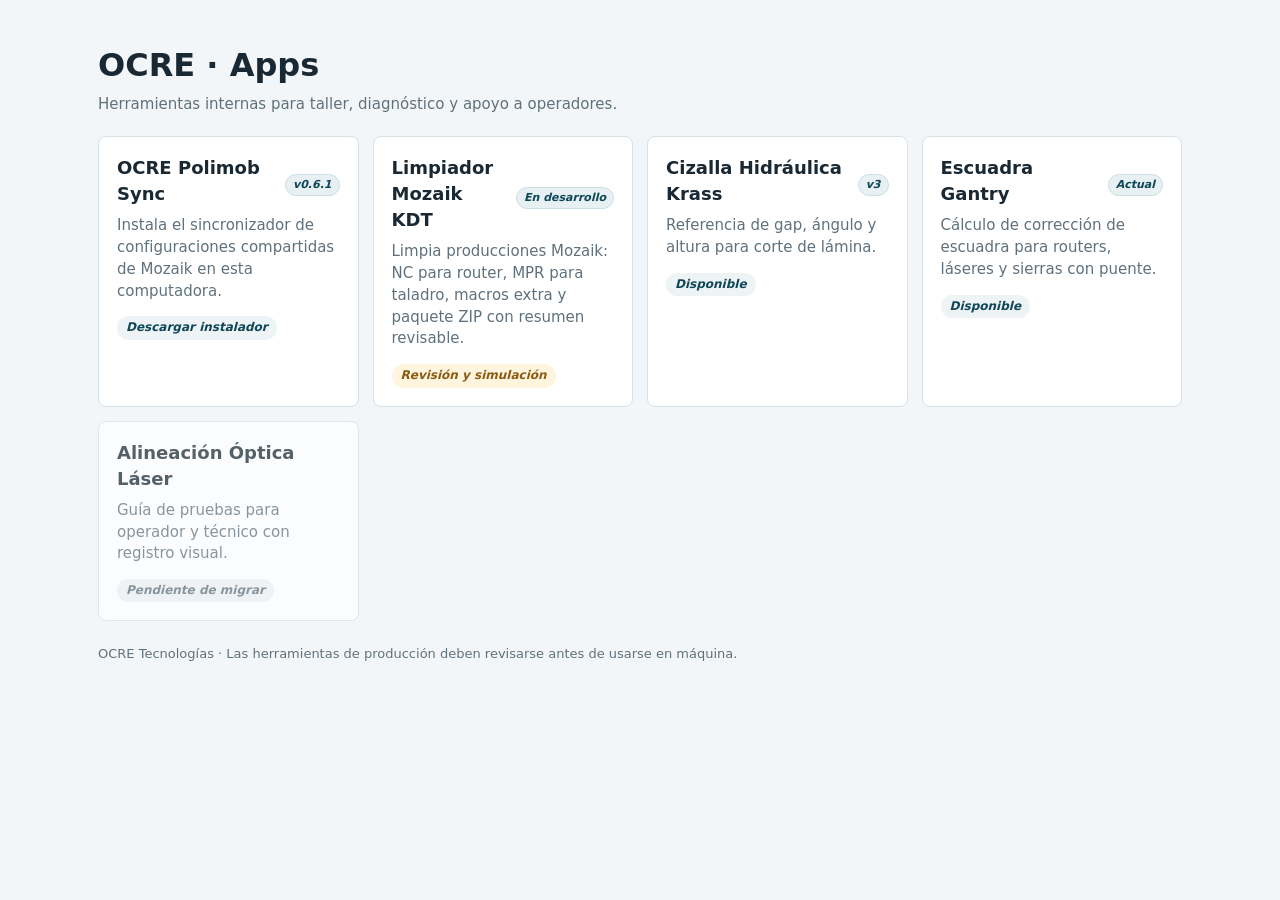
==== index.html @ 7e1afa3a "chore: show Polimob Sync v0.6.1 in portal" ====
<!doctype html><html lang="es"><meta charset="utf-8"><meta name="viewport" content="width=device-width,initial-scale=1"><title>OCRE · Apps</title>
<style>:root{--ink:#192832;--muted:#60717c;--line:#d7e0e5;--panel:#fff;--bg:#f3f6f8;--ocre:#14576b;--ocre2:#0f4658;--warn:#d99124}*{box-sizing:border-box}body{font:15px/1.45 system-ui,-apple-system,Segoe UI,sans-serif;background:var(--bg);color:var(--ink);max-width:1120px;margin:0 auto;padding:28px 18px}header{padding:14px 0 20px}h1{font-size:32px;margin:0 0 6px}.lead{color:var(--muted);max-width:760px;margin:0}.apps{display:grid;grid-template-columns:repeat(auto-fit,minmax(250px,1fr));gap:14px}.app{display:block;background:var(--panel);border:1px solid var(--line);border-radius:8px;padding:18px;text-decoration:none;color:var(--ink)}a.app:hover{border-color:var(--ocre);box-shadow:0 8px 24px rgba(20,87,107,.10)}.app.pending{opacity:.72}.app b{display:block;font-size:18px;margin-bottom:8px}.titleline{display:flex;align-items:center;justify-content:space-between;gap:10px}.version{flex:none;font-size:11px;font-weight:750;color:var(--ocre2);background:#e7f0f3;border:1px solid #cddfe5;border-radius:99px;padding:2px 7px}.app span{color:var(--muted)}.tag{display:inline-block;margin-top:14px;border-radius:99px;background:#eef4f6;color:var(--ocre2);padding:3px 9px;font-size:12px;font-weight:650}.tag.warn{background:#fff5df;color:#8a5b12}.tag.pending{background:#eef1f3;color:#60717c}footer{margin-top:24px;color:var(--muted);font-size:13px}</style>
<header><h1>OCRE · Apps</h1><p class="lead">Herramientas internas para taller, diagnóstico y apoyo a operadores.</p></header>
<main class="apps">
 <a class="app" href="polimob-sync/OCRE-Polimob-Sync-Installer.cmd" download><div class="titleline"><b>OCRE Polimob Sync</b><em class="version">v0.6.1</em></div><span>Instala el sincronizador de configuraciones compartidas de Mozaik en esta computadora.</span><br><i class="tag">Descargar instalador</i></a>
 <a class="app" href="limpiador-mozaik/"><div class="titleline"><b>Limpiador Mozaik KDT</b><em class="version">En desarrollo</em></div><span>Limpia producciones Mozaik: NC para router, MPR para taladro, macros extra y paquete ZIP con resumen revisable.</span><br><i class="tag warn">Revisión y simulación</i></a>
 <a class="app" href="cizalla/"><div class="titleline"><b>Cizalla Hidráulica Krass</b><em class="version">v3</em></div><span>Referencia de gap, ángulo y altura para corte de lámina.</span><br><i class="tag">Disponible</i></a>
 <a class="app" href="escuadra/"><div class="titleline"><b>Escuadra Gantry</b><em class="version">Actual</em></div><span>Cálculo de corrección de escuadra para routers, láseres y sierras con puente.</span><br><i class="tag">Disponible</i></a>
 <div class="app pending"><b>Alineación Óptica Láser</b><span>Guía de pruebas para operador y técnico con registro visual.</span><br><i class="tag pending">Pendiente de migrar</i></div>
</main><footer>OCRE Tecnologías · Las herramientas de producción deben revisarse antes de usarse en máquina.</footer></html>
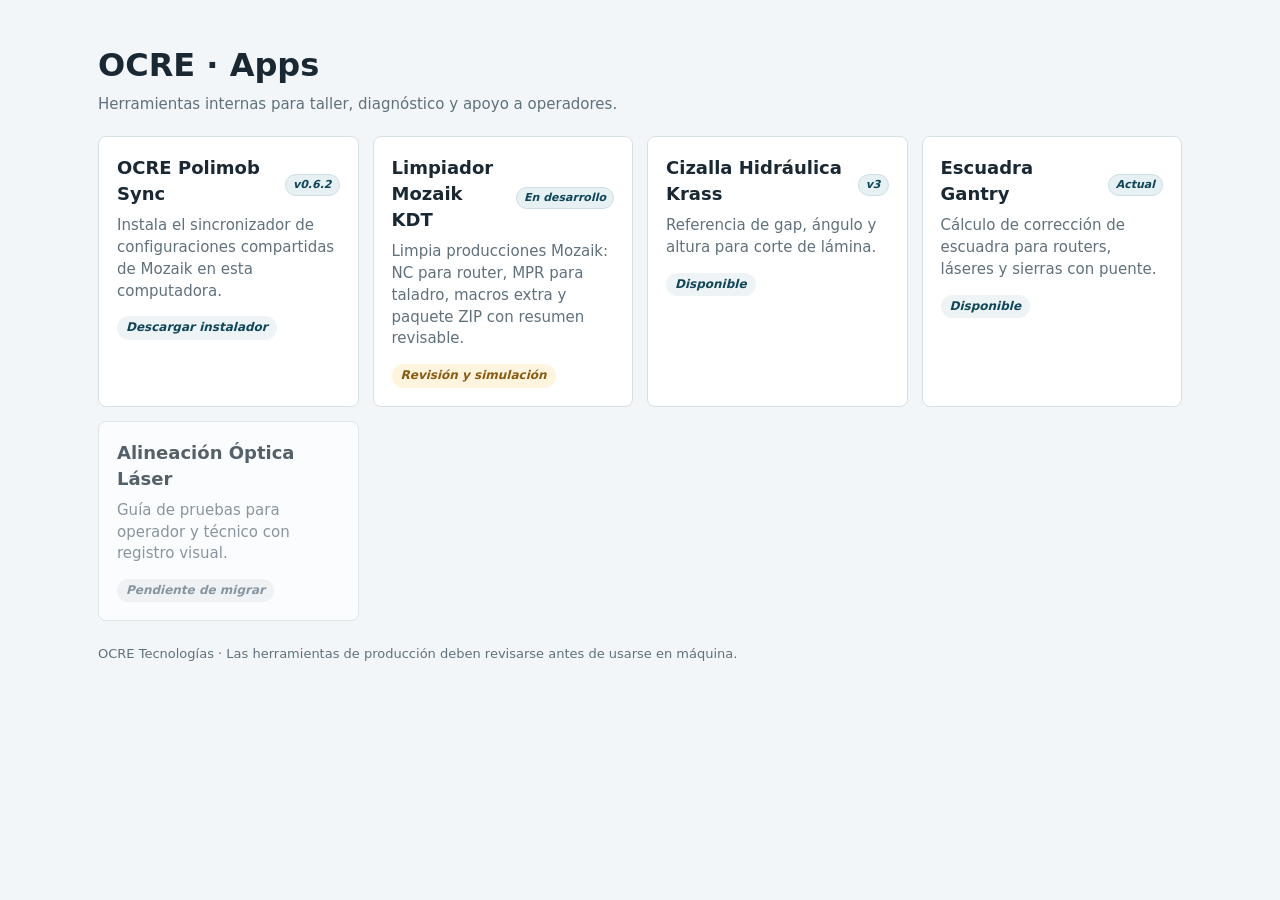
==== commit 5f981ee3: "chore: show Polimob Sync v0.6.2 in portal" ====
--- a/index.html
+++ b/index.html
@@ -2,7 +2,7 @@
 <style>:root{--ink:#192832;--muted:#60717c;--line:#d7e0e5;--panel:#fff;--bg:#f3f6f8;--ocre:#14576b;--ocre2:#0f4658;--warn:#d99124}*{box-sizing:border-box}body{font:15px/1.45 system-ui,-apple-system,Segoe UI,sans-serif;background:var(--bg);color:var(--ink);max-width:1120px;margin:0 auto;padding:28px 18px}header{padding:14px 0 20px}h1{font-size:32px;margin:0 0 6px}.lead{color:var(--muted);max-width:760px;margin:0}.apps{display:grid;grid-template-columns:repeat(auto-fit,minmax(250px,1fr));gap:14px}.app{display:block;background:var(--panel);border:1px solid var(--line);border-radius:8px;padding:18px;text-decoration:none;color:var(--ink)}a.app:hover{border-color:var(--ocre);box-shadow:0 8px 24px rgba(20,87,107,.10)}.app.pending{opacity:.72}.app b{display:block;font-size:18px;margin-bottom:8px}.titleline{display:flex;align-items:center;justify-content:space-between;gap:10px}.version{flex:none;font-size:11px;font-weight:750;color:var(--ocre2);background:#e7f0f3;border:1px solid #cddfe5;border-radius:99px;padding:2px 7px}.app span{color:var(--muted)}.tag{display:inline-block;margin-top:14px;border-radius:99px;background:#eef4f6;color:var(--ocre2);padding:3px 9px;font-size:12px;font-weight:650}.tag.warn{background:#fff5df;color:#8a5b12}.tag.pending{background:#eef1f3;color:#60717c}footer{margin-top:24px;color:var(--muted);font-size:13px}</style>
 <header><h1>OCRE · Apps</h1><p class="lead">Herramientas internas para taller, diagnóstico y apoyo a operadores.</p></header>
 <main class="apps">
- <a class="app" href="polimob-sync/OCRE-Polimob-Sync-Installer.cmd" download><div class="titleline"><b>OCRE Polimob Sync</b><em class="version">v0.6.1</em></div><span>Instala el sincronizador de configuraciones compartidas de Mozaik en esta computadora.</span><br><i class="tag">Descargar instalador</i></a>
+ <a class="app" href="polimob-sync/OCRE-Polimob-Sync-Installer.cmd" download><div class="titleline"><b>OCRE Polimob Sync</b><em class="version">v0.6.2</em></div><span>Instala el sincronizador de configuraciones compartidas de Mozaik en esta computadora.</span><br><i class="tag">Descargar instalador</i></a>
  <a class="app" href="limpiador-mozaik/"><div class="titleline"><b>Limpiador Mozaik KDT</b><em class="version">En desarrollo</em></div><span>Limpia producciones Mozaik: NC para router, MPR para taladro, macros extra y paquete ZIP con resumen revisable.</span><br><i class="tag warn">Revisión y simulación</i></a>
  <a class="app" href="cizalla/"><div class="titleline"><b>Cizalla Hidráulica Krass</b><em class="version">v3</em></div><span>Referencia de gap, ángulo y altura para corte de lámina.</span><br><i class="tag">Disponible</i></a>
  <a class="app" href="escuadra/"><div class="titleline"><b>Escuadra Gantry</b><em class="version">Actual</em></div><span>Cálculo de corrección de escuadra para routers, láseres y sierras con puente.</span><br><i class="tag">Disponible</i></a>
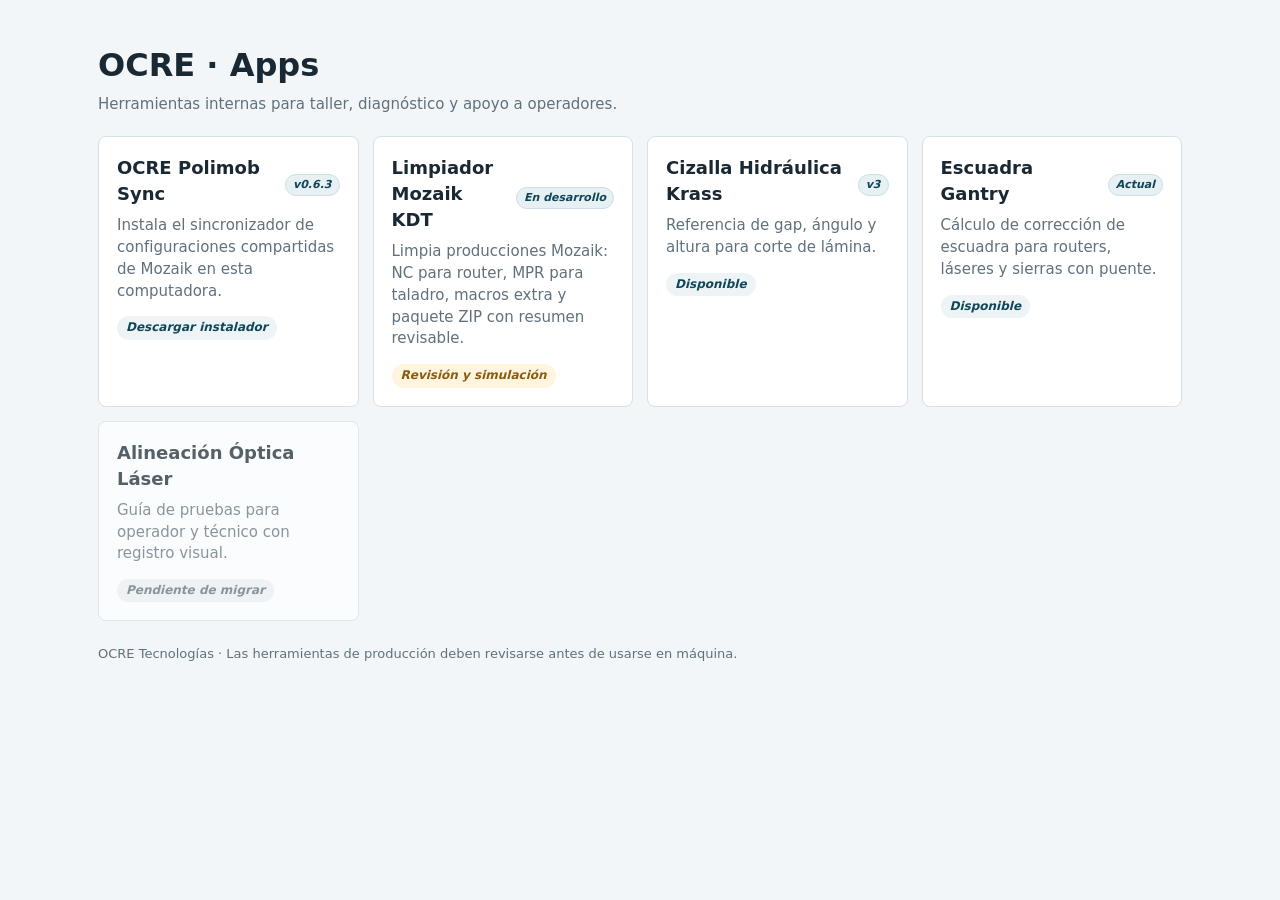
==== commit 878421cf: "chore: show Polimob Sync v0.6.3" ====
--- a/index.html
+++ b/index.html
@@ -2,7 +2,7 @@
 <style>:root{--ink:#192832;--muted:#60717c;--line:#d7e0e5;--panel:#fff;--bg:#f3f6f8;--ocre:#14576b;--ocre2:#0f4658;--warn:#d99124}*{box-sizing:border-box}body{font:15px/1.45 system-ui,-apple-system,Segoe UI,sans-serif;background:var(--bg);color:var(--ink);max-width:1120px;margin:0 auto;padding:28px 18px}header{padding:14px 0 20px}h1{font-size:32px;margin:0 0 6px}.lead{color:var(--muted);max-width:760px;margin:0}.apps{display:grid;grid-template-columns:repeat(auto-fit,minmax(250px,1fr));gap:14px}.app{display:block;background:var(--panel);border:1px solid var(--line);border-radius:8px;padding:18px;text-decoration:none;color:var(--ink)}a.app:hover{border-color:var(--ocre);box-shadow:0 8px 24px rgba(20,87,107,.10)}.app.pending{opacity:.72}.app b{display:block;font-size:18px;margin-bottom:8px}.titleline{display:flex;align-items:center;justify-content:space-between;gap:10px}.version{flex:none;font-size:11px;font-weight:750;color:var(--ocre2);background:#e7f0f3;border:1px solid #cddfe5;border-radius:99px;padding:2px 7px}.app span{color:var(--muted)}.tag{display:inline-block;margin-top:14px;border-radius:99px;background:#eef4f6;color:var(--ocre2);padding:3px 9px;font-size:12px;font-weight:650}.tag.warn{background:#fff5df;color:#8a5b12}.tag.pending{background:#eef1f3;color:#60717c}footer{margin-top:24px;color:var(--muted);font-size:13px}</style>
 <header><h1>OCRE · Apps</h1><p class="lead">Herramientas internas para taller, diagnóstico y apoyo a operadores.</p></header>
 <main class="apps">
- <a class="app" href="polimob-sync/OCRE-Polimob-Sync-Installer.cmd" download><div class="titleline"><b>OCRE Polimob Sync</b><em class="version">v0.6.2</em></div><span>Instala el sincronizador de configuraciones compartidas de Mozaik en esta computadora.</span><br><i class="tag">Descargar instalador</i></a>
+ <a class="app" href="polimob-sync/OCRE-Polimob-Sync-Installer.cmd" download><div class="titleline"><b>OCRE Polimob Sync</b><em class="version">v0.6.3</em></div><span>Instala el sincronizador de configuraciones compartidas de Mozaik en esta computadora.</span><br><i class="tag">Descargar instalador</i></a>
  <a class="app" href="limpiador-mozaik/"><div class="titleline"><b>Limpiador Mozaik KDT</b><em class="version">En desarrollo</em></div><span>Limpia producciones Mozaik: NC para router, MPR para taladro, macros extra y paquete ZIP con resumen revisable.</span><br><i class="tag warn">Revisión y simulación</i></a>
  <a class="app" href="cizalla/"><div class="titleline"><b>Cizalla Hidráulica Krass</b><em class="version">v3</em></div><span>Referencia de gap, ángulo y altura para corte de lámina.</span><br><i class="tag">Disponible</i></a>
  <a class="app" href="escuadra/"><div class="titleline"><b>Escuadra Gantry</b><em class="version">Actual</em></div><span>Cálculo de corrección de escuadra para routers, láseres y sierras con puente.</span><br><i class="tag">Disponible</i></a>
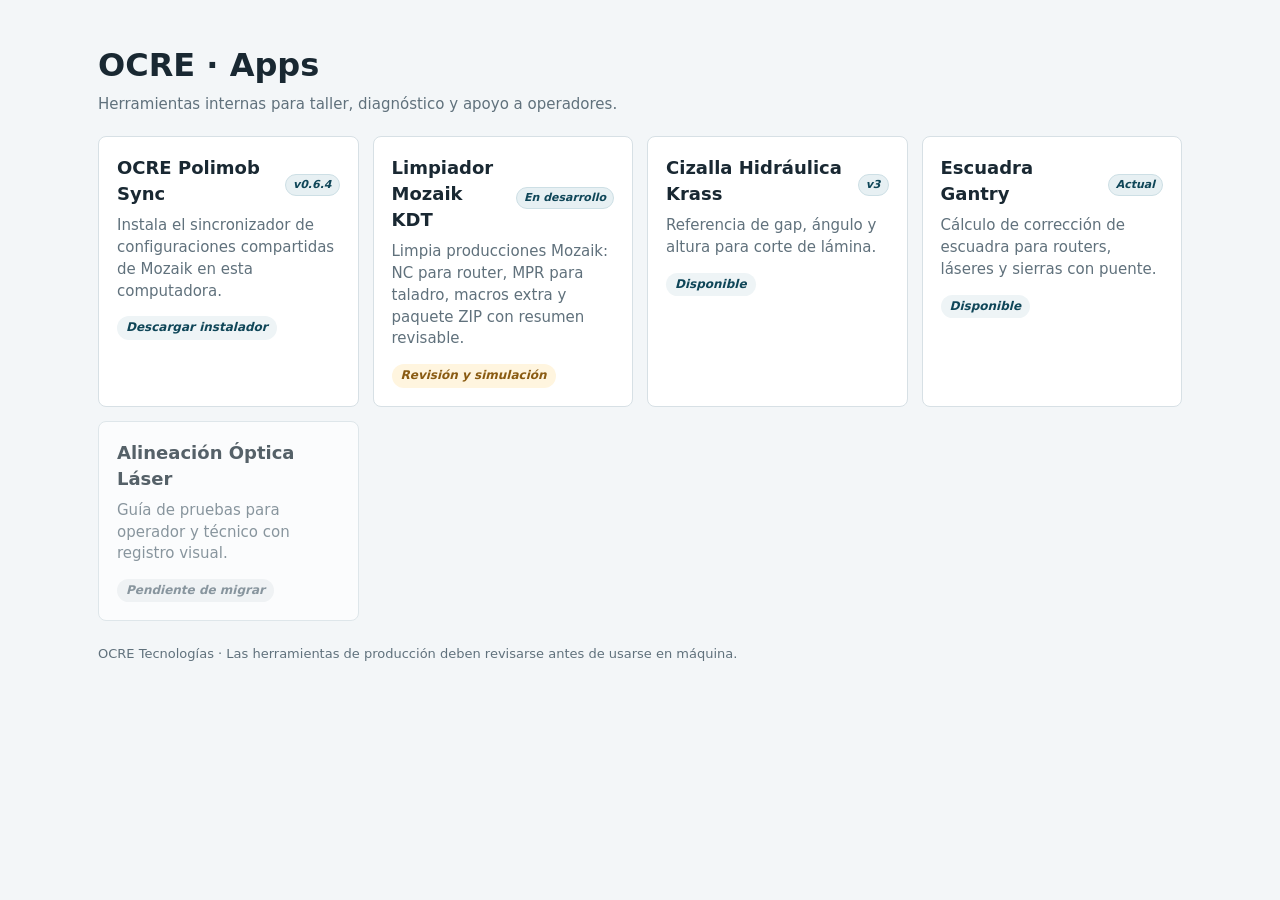
==== commit 54f8f960: "chore: show Polimob Sync v0.6.4" ====
--- a/index.html
+++ b/index.html
@@ -2,7 +2,7 @@
 <style>:root{--ink:#192832;--muted:#60717c;--line:#d7e0e5;--panel:#fff;--bg:#f3f6f8;--ocre:#14576b;--ocre2:#0f4658;--warn:#d99124}*{box-sizing:border-box}body{font:15px/1.45 system-ui,-apple-system,Segoe UI,sans-serif;background:var(--bg);color:var(--ink);max-width:1120px;margin:0 auto;padding:28px 18px}header{padding:14px 0 20px}h1{font-size:32px;margin:0 0 6px}.lead{color:var(--muted);max-width:760px;margin:0}.apps{display:grid;grid-template-columns:repeat(auto-fit,minmax(250px,1fr));gap:14px}.app{display:block;background:var(--panel);border:1px solid var(--line);border-radius:8px;padding:18px;text-decoration:none;color:var(--ink)}a.app:hover{border-color:var(--ocre);box-shadow:0 8px 24px rgba(20,87,107,.10)}.app.pending{opacity:.72}.app b{display:block;font-size:18px;margin-bottom:8px}.titleline{display:flex;align-items:center;justify-content:space-between;gap:10px}.version{flex:none;font-size:11px;font-weight:750;color:var(--ocre2);background:#e7f0f3;border:1px solid #cddfe5;border-radius:99px;padding:2px 7px}.app span{color:var(--muted)}.tag{display:inline-block;margin-top:14px;border-radius:99px;background:#eef4f6;color:var(--ocre2);padding:3px 9px;font-size:12px;font-weight:650}.tag.warn{background:#fff5df;color:#8a5b12}.tag.pending{background:#eef1f3;color:#60717c}footer{margin-top:24px;color:var(--muted);font-size:13px}</style>
 <header><h1>OCRE · Apps</h1><p class="lead">Herramientas internas para taller, diagnóstico y apoyo a operadores.</p></header>
 <main class="apps">
- <a class="app" href="polimob-sync/OCRE-Polimob-Sync-Installer.cmd" download><div class="titleline"><b>OCRE Polimob Sync</b><em class="version">v0.6.3</em></div><span>Instala el sincronizador de configuraciones compartidas de Mozaik en esta computadora.</span><br><i class="tag">Descargar instalador</i></a>
+ <a class="app" href="polimob-sync/OCRE-Polimob-Sync-Installer.cmd" download><div class="titleline"><b>OCRE Polimob Sync</b><em class="version">v0.6.4</em></div><span>Instala el sincronizador de configuraciones compartidas de Mozaik en esta computadora.</span><br><i class="tag">Descargar instalador</i></a>
  <a class="app" href="limpiador-mozaik/"><div class="titleline"><b>Limpiador Mozaik KDT</b><em class="version">En desarrollo</em></div><span>Limpia producciones Mozaik: NC para router, MPR para taladro, macros extra y paquete ZIP con resumen revisable.</span><br><i class="tag warn">Revisión y simulación</i></a>
  <a class="app" href="cizalla/"><div class="titleline"><b>Cizalla Hidráulica Krass</b><em class="version">v3</em></div><span>Referencia de gap, ángulo y altura para corte de lámina.</span><br><i class="tag">Disponible</i></a>
  <a class="app" href="escuadra/"><div class="titleline"><b>Escuadra Gantry</b><em class="version">Actual</em></div><span>Cálculo de corrección de escuadra para routers, láseres y sierras con puente.</span><br><i class="tag">Disponible</i></a>
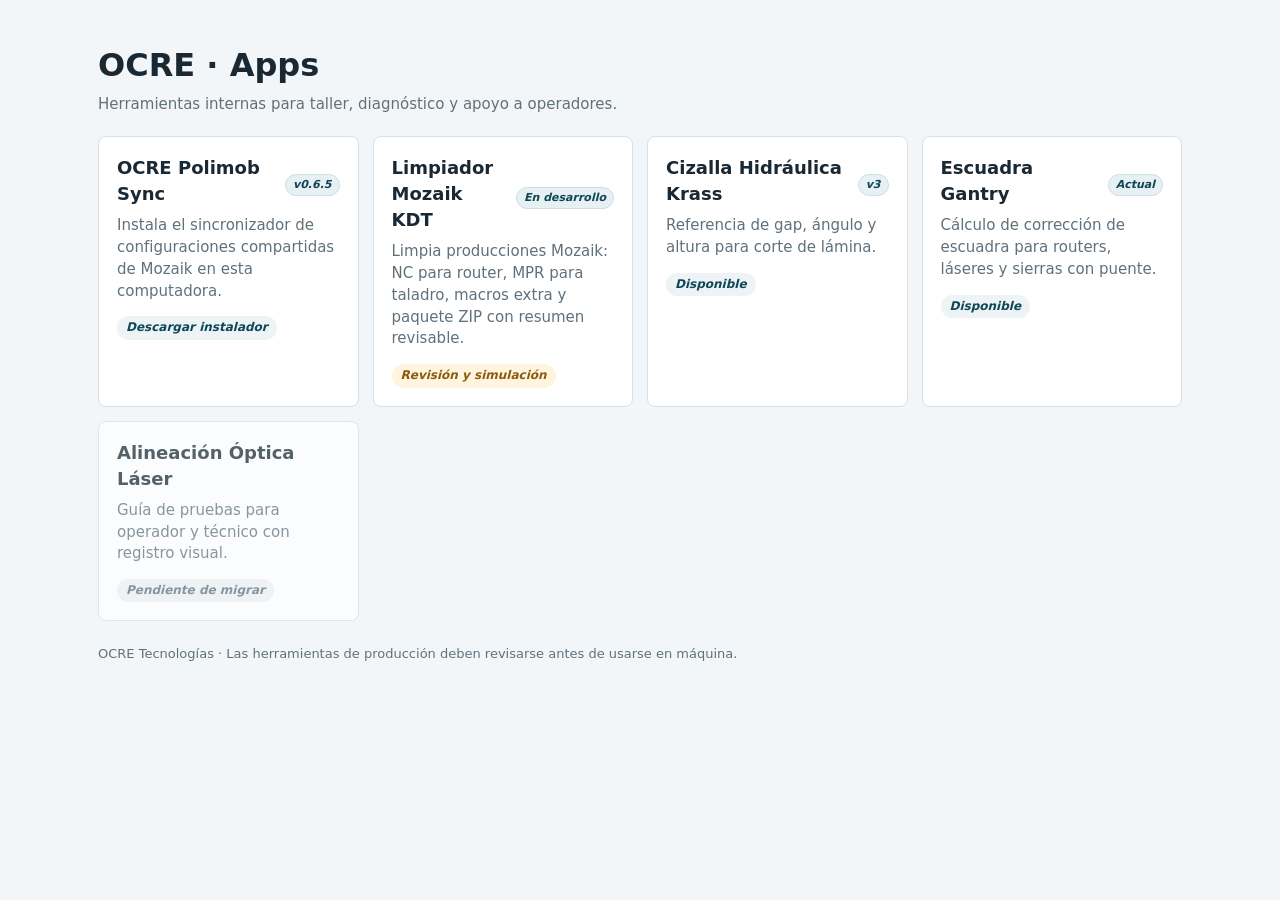
==== commit 447e74fd: "chore: portal Polimob Sync v0.6.5" ====
--- a/index.html
+++ b/index.html
@@ -2,7 +2,7 @@
 <style>:root{--ink:#192832;--muted:#60717c;--line:#d7e0e5;--panel:#fff;--bg:#f3f6f8;--ocre:#14576b;--ocre2:#0f4658;--warn:#d99124}*{box-sizing:border-box}body{font:15px/1.45 system-ui,-apple-system,Segoe UI,sans-serif;background:var(--bg);color:var(--ink);max-width:1120px;margin:0 auto;padding:28px 18px}header{padding:14px 0 20px}h1{font-size:32px;margin:0 0 6px}.lead{color:var(--muted);max-width:760px;margin:0}.apps{display:grid;grid-template-columns:repeat(auto-fit,minmax(250px,1fr));gap:14px}.app{display:block;background:var(--panel);border:1px solid var(--line);border-radius:8px;padding:18px;text-decoration:none;color:var(--ink)}a.app:hover{border-color:var(--ocre);box-shadow:0 8px 24px rgba(20,87,107,.10)}.app.pending{opacity:.72}.app b{display:block;font-size:18px;margin-bottom:8px}.titleline{display:flex;align-items:center;justify-content:space-between;gap:10px}.version{flex:none;font-size:11px;font-weight:750;color:var(--ocre2);background:#e7f0f3;border:1px solid #cddfe5;border-radius:99px;padding:2px 7px}.app span{color:var(--muted)}.tag{display:inline-block;margin-top:14px;border-radius:99px;background:#eef4f6;color:var(--ocre2);padding:3px 9px;font-size:12px;font-weight:650}.tag.warn{background:#fff5df;color:#8a5b12}.tag.pending{background:#eef1f3;color:#60717c}footer{margin-top:24px;color:var(--muted);font-size:13px}</style>
 <header><h1>OCRE · Apps</h1><p class="lead">Herramientas internas para taller, diagnóstico y apoyo a operadores.</p></header>
 <main class="apps">
- <a class="app" href="polimob-sync/OCRE-Polimob-Sync-Installer.cmd" download><div class="titleline"><b>OCRE Polimob Sync</b><em class="version">v0.6.4</em></div><span>Instala el sincronizador de configuraciones compartidas de Mozaik en esta computadora.</span><br><i class="tag">Descargar instalador</i></a>
+ <a class="app" href="polimob-sync/OCRE-Polimob-Sync-Installer.cmd" download><div class="titleline"><b>OCRE Polimob Sync</b><em class="version">v0.6.5</em></div><span>Instala el sincronizador de configuraciones compartidas de Mozaik en esta computadora.</span><br><i class="tag">Descargar instalador</i></a>
  <a class="app" href="limpiador-mozaik/"><div class="titleline"><b>Limpiador Mozaik KDT</b><em class="version">En desarrollo</em></div><span>Limpia producciones Mozaik: NC para router, MPR para taladro, macros extra y paquete ZIP con resumen revisable.</span><br><i class="tag warn">Revisión y simulación</i></a>
  <a class="app" href="cizalla/"><div class="titleline"><b>Cizalla Hidráulica Krass</b><em class="version">v3</em></div><span>Referencia de gap, ángulo y altura para corte de lámina.</span><br><i class="tag">Disponible</i></a>
  <a class="app" href="escuadra/"><div class="titleline"><b>Escuadra Gantry</b><em class="version">Actual</em></div><span>Cálculo de corrección de escuadra para routers, láseres y sierras con puente.</span><br><i class="tag">Disponible</i></a>
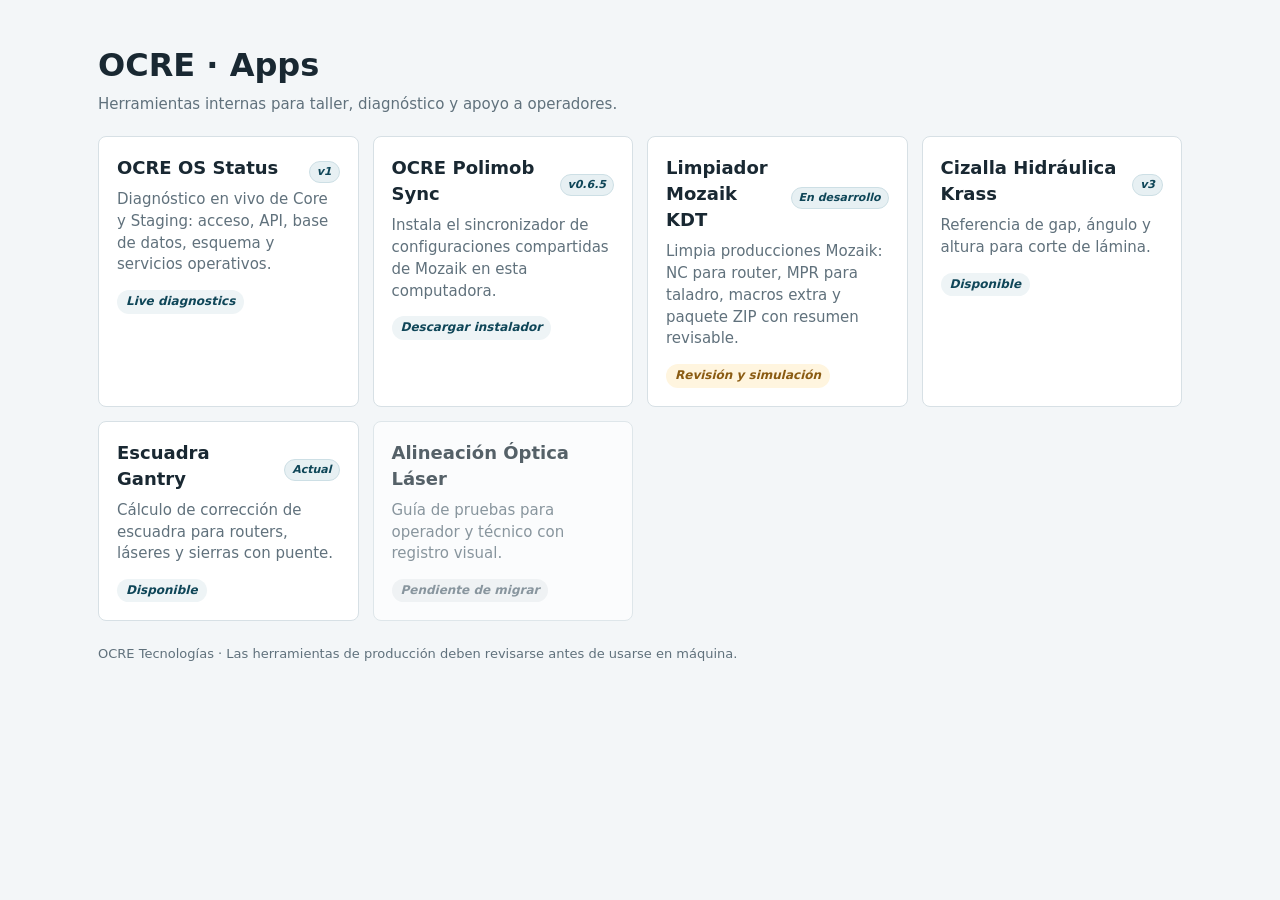
==== commit 521188ee: "feat: add OCRE OS Status live diagnostics" ====
--- a/index.html
+++ b/index.html
@@ -2,6 +2,7 @@
 <style>:root{--ink:#192832;--muted:#60717c;--line:#d7e0e5;--panel:#fff;--bg:#f3f6f8;--ocre:#14576b;--ocre2:#0f4658;--warn:#d99124}*{box-sizing:border-box}body{font:15px/1.45 system-ui,-apple-system,Segoe UI,sans-serif;background:var(--bg);color:var(--ink);max-width:1120px;margin:0 auto;padding:28px 18px}header{padding:14px 0 20px}h1{font-size:32px;margin:0 0 6px}.lead{color:var(--muted);max-width:760px;margin:0}.apps{display:grid;grid-template-columns:repeat(auto-fit,minmax(250px,1fr));gap:14px}.app{display:block;background:var(--panel);border:1px solid var(--line);border-radius:8px;padding:18px;text-decoration:none;color:var(--ink)}a.app:hover{border-color:var(--ocre);box-shadow:0 8px 24px rgba(20,87,107,.10)}.app.pending{opacity:.72}.app b{display:block;font-size:18px;margin-bottom:8px}.titleline{display:flex;align-items:center;justify-content:space-between;gap:10px}.version{flex:none;font-size:11px;font-weight:750;color:var(--ocre2);background:#e7f0f3;border:1px solid #cddfe5;border-radius:99px;padding:2px 7px}.app span{color:var(--muted)}.tag{display:inline-block;margin-top:14px;border-radius:99px;background:#eef4f6;color:var(--ocre2);padding:3px 9px;font-size:12px;font-weight:650}.tag.warn{background:#fff5df;color:#8a5b12}.tag.pending{background:#eef1f3;color:#60717c}footer{margin-top:24px;color:var(--muted);font-size:13px}</style>
 <header><h1>OCRE · Apps</h1><p class="lead">Herramientas internas para taller, diagnóstico y apoyo a operadores.</p></header>
 <main class="apps">
+ <a class="app" href="os-status/"><div class="titleline"><b>OCRE OS Status</b><em class="version">v1</em></div><span>Diagnóstico en vivo de Core y Staging: acceso, API, base de datos, esquema y servicios operativos.</span><br><i class="tag">Live diagnostics</i></a>
  <a class="app" href="polimob-sync/OCRE-Polimob-Sync-Installer.cmd" download><div class="titleline"><b>OCRE Polimob Sync</b><em class="version">v0.6.5</em></div><span>Instala el sincronizador de configuraciones compartidas de Mozaik en esta computadora.</span><br><i class="tag">Descargar instalador</i></a>
  <a class="app" href="limpiador-mozaik/"><div class="titleline"><b>Limpiador Mozaik KDT</b><em class="version">En desarrollo</em></div><span>Limpia producciones Mozaik: NC para router, MPR para taladro, macros extra y paquete ZIP con resumen revisable.</span><br><i class="tag warn">Revisión y simulación</i></a>
  <a class="app" href="cizalla/"><div class="titleline"><b>Cizalla Hidráulica Krass</b><em class="version">v3</em></div><span>Referencia de gap, ángulo y altura para corte de lámina.</span><br><i class="tag">Disponible</i></a>
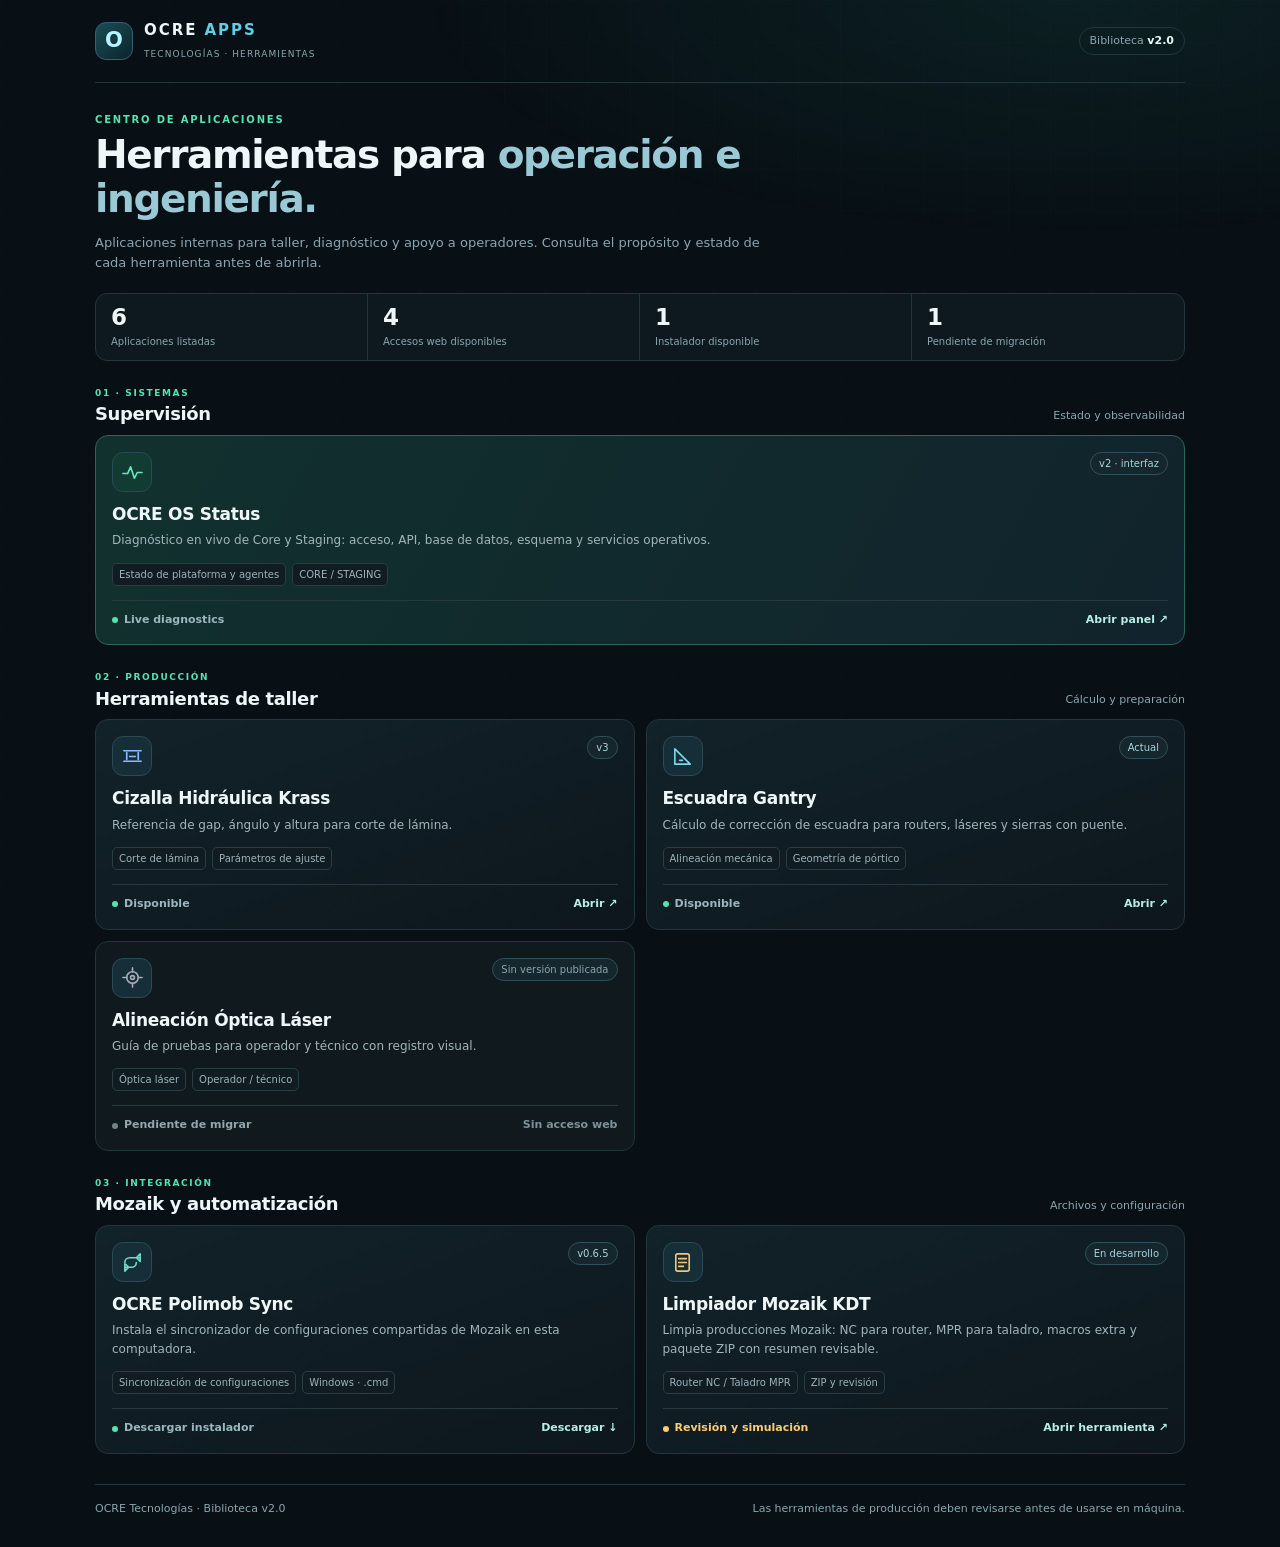
==== commit d18b92dd: "feat-status-v2-compact-dashboard-and-app-library" ====
--- a/index.html
+++ b/index.html
@@ -1,11 +1,90 @@
-<!doctype html><html lang="es"><meta charset="utf-8"><meta name="viewport" content="width=device-width,initial-scale=1"><title>OCRE · Apps</title>
-<style>:root{--ink:#192832;--muted:#60717c;--line:#d7e0e5;--panel:#fff;--bg:#f3f6f8;--ocre:#14576b;--ocre2:#0f4658;--warn:#d99124}*{box-sizing:border-box}body{font:15px/1.45 system-ui,-apple-system,Segoe UI,sans-serif;background:var(--bg);color:var(--ink);max-width:1120px;margin:0 auto;padding:28px 18px}header{padding:14px 0 20px}h1{font-size:32px;margin:0 0 6px}.lead{color:var(--muted);max-width:760px;margin:0}.apps{display:grid;grid-template-columns:repeat(auto-fit,minmax(250px,1fr));gap:14px}.app{display:block;background:var(--panel);border:1px solid var(--line);border-radius:8px;padding:18px;text-decoration:none;color:var(--ink)}a.app:hover{border-color:var(--ocre);box-shadow:0 8px 24px rgba(20,87,107,.10)}.app.pending{opacity:.72}.app b{display:block;font-size:18px;margin-bottom:8px}.titleline{display:flex;align-items:center;justify-content:space-between;gap:10px}.version{flex:none;font-size:11px;font-weight:750;color:var(--ocre2);background:#e7f0f3;border:1px solid #cddfe5;border-radius:99px;padding:2px 7px}.app span{color:var(--muted)}.tag{display:inline-block;margin-top:14px;border-radius:99px;background:#eef4f6;color:var(--ocre2);padding:3px 9px;font-size:12px;font-weight:650}.tag.warn{background:#fff5df;color:#8a5b12}.tag.pending{background:#eef1f3;color:#60717c}footer{margin-top:24px;color:var(--muted);font-size:13px}</style>
-<header><h1>OCRE · Apps</h1><p class="lead">Herramientas internas para taller, diagnóstico y apoyo a operadores.</p></header>
-<main class="apps">
- <a class="app" href="os-status/"><div class="titleline"><b>OCRE OS Status</b><em class="version">v1</em></div><span>Diagnóstico en vivo de Core y Staging: acceso, API, base de datos, esquema y servicios operativos.</span><br><i class="tag">Live diagnostics</i></a>
- <a class="app" href="polimob-sync/OCRE-Polimob-Sync-Installer.cmd" download><div class="titleline"><b>OCRE Polimob Sync</b><em class="version">v0.6.5</em></div><span>Instala el sincronizador de configuraciones compartidas de Mozaik en esta computadora.</span><br><i class="tag">Descargar instalador</i></a>
- <a class="app" href="limpiador-mozaik/"><div class="titleline"><b>Limpiador Mozaik KDT</b><em class="version">En desarrollo</em></div><span>Limpia producciones Mozaik: NC para router, MPR para taladro, macros extra y paquete ZIP con resumen revisable.</span><br><i class="tag warn">Revisión y simulación</i></a>
- <a class="app" href="cizalla/"><div class="titleline"><b>Cizalla Hidráulica Krass</b><em class="version">v3</em></div><span>Referencia de gap, ángulo y altura para corte de lámina.</span><br><i class="tag">Disponible</i></a>
- <a class="app" href="escuadra/"><div class="titleline"><b>Escuadra Gantry</b><em class="version">Actual</em></div><span>Cálculo de corrección de escuadra para routers, láseres y sierras con puente.</span><br><i class="tag">Disponible</i></a>
- <div class="app pending"><b>Alineación Óptica Láser</b><span>Guía de pruebas para operador y técnico con registro visual.</span><br><i class="tag pending">Pendiente de migrar</i></div>
-</main><footer>OCRE Tecnologías · Las herramientas de producción deben revisarse antes de usarse en máquina.</footer></html>
+<!doctype html>
+<html lang="es">
+<head>
+  <meta charset="utf-8">
+  <meta name="viewport" content="width=device-width,initial-scale=1,viewport-fit=cover">
+  <meta name="theme-color" content="#0b1318">
+  <meta name="description" content="Biblioteca de aplicaciones OCRE Tecnologías: diagnóstico OCRE-OS, herramientas para taller, ingeniería y producción.">
+  <title>OCRE Apps · Biblioteca</title>
+  <link rel="stylesheet" href="library.css?v=20261024-library-v2">
+</head>
+<body>
+  <div class="ambient" aria-hidden="true"></div>
+  <div class="shell">
+    <header class="header">
+      <div class="identity"><span class="brand-mark" aria-hidden="true">O</span><span class="identity-text"><strong>OCRE <span>APPS</span></strong><small>TECNOLOGÍAS · HERRAMIENTAS</small></span></div>
+      <span class="release" title="Versión de la interfaz de la biblioteca, no de cada aplicación">Biblioteca <strong>v2.0</strong></span>
+    </header>
+
+    <main>
+      <div class="intro">
+        <p class="overline">CENTRO DE APLICACIONES</p>
+        <h1>Herramientas para <span>operación e ingeniería.</span></h1>
+        <p>Aplicaciones internas para taller, diagnóstico y apoyo a operadores. Consulta el propósito y estado de cada herramienta antes de abrirla.</p>
+      </div>
+
+      <section class="overview" aria-label="Resumen de la biblioteca">
+        <div><strong>6</strong><span>Aplicaciones listadas</span></div>
+        <div><strong>4</strong><span>Accesos web disponibles</span></div>
+        <div><strong>1</strong><span>Instalador disponible</span></div>
+        <div><strong>1</strong><span>Pendiente de migración</span></div>
+      </section>
+
+      <section class="catalog-section" aria-labelledby="monitorTitle">
+        <div class="section-head"><div><p class="overline">01 · SISTEMAS</p><h2 id="monitorTitle">Supervisión</h2></div><span class="section-sub">Estado y observabilidad</span></div>
+        <div class="catalog-grid">
+          <a class="app app-featured" href="os-status/" aria-label="Abrir OCRE OS Status">
+            <div class="app-head"><div class="app-icon diagnostic" aria-hidden="true"><svg viewBox="0 0 24 24"><polyline points="2 13 7 13 10 6 14 18 17 12 22 12"/></svg></div><span class="app-version">v2 · interfaz</span></div>
+            <div class="app-info"><h3>OCRE OS Status</h3><p>Diagnóstico en vivo de Core y Staging: acceso, API, base de datos, esquema y servicios operativos.</p></div>
+            <div class="app-meta"><span>Estado de plataforma y agentes</span><span>CORE / STAGING</span></div>
+            <div class="app-foot"><span class="state available"><i></i>Live diagnostics</span><span class="app-action">Abrir panel <span aria-hidden="true">↗</span></span></div>
+          </a>
+        </div>
+      </section>
+
+      <section class="catalog-section" aria-labelledby="productionTitle">
+        <div class="section-head"><div><p class="overline">02 · PRODUCCIÓN</p><h2 id="productionTitle">Herramientas de taller</h2></div><span class="section-sub">Cálculo y preparación</span></div>
+        <div class="catalog-grid">
+          <a class="app" href="cizalla/" aria-label="Abrir Cizalla Hidráulica Krass">
+            <div class="app-head"><div class="app-icon fabrication" aria-hidden="true"><svg viewBox="0 0 24 24"><path d="M3 6h18M3 17h18M6 8v7m12-7v7M9 12h6"/></svg></div><span class="app-version">v3</span></div>
+            <div class="app-info"><h3>Cizalla Hidráulica Krass</h3><p>Referencia de gap, ángulo y altura para corte de lámina.</p></div>
+            <div class="app-meta"><span>Corte de lámina</span><span>Parámetros de ajuste</span></div>
+            <div class="app-foot"><span class="state available"><i></i>Disponible</span><span class="app-action">Abrir <span aria-hidden="true">↗</span></span></div>
+          </a>
+          <a class="app" href="escuadra/" aria-label="Abrir Escuadra Gantry">
+            <div class="app-head"><div class="app-icon geometry" aria-hidden="true"><svg viewBox="0 0 24 24"><path d="M4 20V4l16 16H4ZM9 16h3"/></svg></div><span class="app-version">Actual</span></div>
+            <div class="app-info"><h3>Escuadra Gantry</h3><p>Cálculo de corrección de escuadra para routers, láseres y sierras con puente.</p></div>
+            <div class="app-meta"><span>Alineación mecánica</span><span>Geometría de pórtico</span></div>
+            <div class="app-foot"><span class="state available"><i></i>Disponible</span><span class="app-action">Abrir <span aria-hidden="true">↗</span></span></div>
+          </a>
+          <div class="app app-pending" aria-label="Alineación Óptica Láser, pendiente de migrar">
+            <div class="app-head"><div class="app-icon laser" aria-hidden="true"><svg viewBox="0 0 24 24"><circle cx="12" cy="12" r="6"/><circle cx="12" cy="12" r="2"/><path d="M12 2v4M12 18v4M2 12h4M18 12h4"/></svg></div><span class="app-version muted">Sin versión publicada</span></div>
+            <div class="app-info"><h3>Alineación Óptica Láser</h3><p>Guía de pruebas para operador y técnico con registro visual.</p></div>
+            <div class="app-meta"><span>Óptica láser</span><span>Operador / técnico</span></div>
+            <div class="app-foot"><span class="state pending"><i></i>Pendiente de migrar</span><span class="app-action muted">Sin acceso web</span></div>
+          </div>
+        </div>
+      </section>
+
+      <section class="catalog-section" aria-labelledby="integrationTitle">
+        <div class="section-head"><div><p class="overline">03 · INTEGRACIÓN</p><h2 id="integrationTitle">Mozaik y automatización</h2></div><span class="section-sub">Archivos y configuración</span></div>
+        <div class="catalog-grid">
+          <a class="app" href="polimob-sync/OCRE-Polimob-Sync-Installer.cmd" download aria-label="Descargar instalador de OCRE Polimob Sync">
+            <div class="app-head"><div class="app-icon sync" aria-hidden="true"><svg viewBox="0 0 24 24"><path d="M20 7V3l-4 4 4 4V7H9a5 5 0 0 0-5 5M4 17v4l4-4-4-4v4h7a5 5 0 0 0 5-5"/></svg></div><span class="app-version">v0.6.5</span></div>
+            <div class="app-info"><h3>OCRE Polimob Sync</h3><p>Instala el sincronizador de configuraciones compartidas de Mozaik en esta computadora.</p></div>
+            <div class="app-meta"><span>Sincronización de configuraciones</span><span>Windows · .cmd</span></div>
+            <div class="app-foot"><span class="state available"><i></i>Descargar instalador</span><span class="app-action">Descargar <span aria-hidden="true">↓</span></span></div>
+          </a>
+          <a class="app" href="limpiador-mozaik/" aria-label="Abrir Limpiador Mozaik KDT en revisión y simulación">
+            <div class="app-head"><div class="app-icon files" aria-hidden="true"><svg viewBox="0 0 24 24"><rect x="5" y="3" width="14" height="18" rx="2"/><path d="M8 8h8M8 12h8M8 16h5"/></svg></div><span class="app-version">En desarrollo</span></div>
+            <div class="app-info"><h3>Limpiador Mozaik KDT</h3><p>Limpia producciones Mozaik: NC para router, MPR para taladro, macros extra y paquete ZIP con resumen revisable.</p></div>
+            <div class="app-meta"><span>Router NC / Taladro MPR</span><span>ZIP y revisión</span></div>
+            <div class="app-foot"><span class="state review"><i></i>Revisión y simulación</span><span class="app-action">Abrir herramienta <span aria-hidden="true">↗</span></span></div>
+          </a>
+        </div>
+      </section>
+    </main>
+    <footer><span>OCRE Tecnologías · Biblioteca v2.0</span><span>Las herramientas de producción deben revisarse antes de usarse en máquina.</span></footer>
+  </div>
+</body>
+</html>
--- a/library.css
+++ b/library.css
@@ -0,0 +1,16 @@
+:root{color-scheme:dark;--bg:#081015;--panel:#101b21;--panel2:#14232b;--line:#23353f;--ink:#eef6f8;--muted:#8ba5b1;--accent:#54e3b1;--cyan:#64cde6;--warn:#ffcc70}
+*{box-sizing:border-box}html{background:var(--bg)}body{margin:0;background:var(--bg);color:var(--ink);font:14px/1.5 Inter,system-ui,-apple-system,"Segoe UI",sans-serif}a{color:inherit}.ambient{position:fixed;inset:0;pointer-events:none;background:radial-gradient(ellipse 80% 40% at 85% 0,rgba(39,143,133,.12),transparent 65%),linear-gradient(rgba(255,255,255,.009) 1px,transparent 1px),linear-gradient(90deg,rgba(255,255,255,.009) 1px,transparent 1px);background-size:auto,42px 42px,42px 42px}.shell{position:relative;margin:auto;width:min(1090px,calc(100% - 40px));padding-bottom:30px}
+.header{display:flex;align-items:center;justify-content:space-between;gap:10px;padding:19px 0;border-bottom:1px solid var(--line)}
+.identity{display:flex;align-items:center;gap:11px}.brand-mark{height:38px;width:38px;border:1px solid #366070;display:grid;place-items:center;border-radius:11px;background:linear-gradient(135deg,#1b4d56,#0c242c);color:#b6f3fc;font-size:21px;font-weight:850}.identity-text strong{display:block;font-size:15px;letter-spacing:.13em}.identity-text strong span{color:var(--cyan)}.identity-text small{font-size:9px;letter-spacing:.12em;color:var(--muted)}.release{color:var(--muted);border:1px solid var(--line);border-radius:99px;padding:5px 10px;font-size:11px;white-space:nowrap}.release strong{color:#e6f7f6}
+.intro{padding:29px 0 21px}.overline{color:var(--accent);letter-spacing:.18em;font-size:10px;font-weight:800;margin:0 0 6px}.intro h1{font-size:clamp(25px,4vw,39px);letter-spacing:-.035em;line-height:1.14;max-width:690px;margin:0}.intro h1 span{color:#9ac9d5}.intro>p:last-child{margin:12px 0 0;color:var(--muted);max-width:680px;font-size:13px}
+.overview{display:grid;grid-template-columns:repeat(4,minmax(0,1fr));gap:0;border:1px solid var(--line);background:#0d191e;border-radius:12px;overflow:hidden}.overview>div{padding:11px 15px;border-right:1px solid var(--line)}.overview>div:last-child{border:0}.overview strong{display:block;font-size:23px;line-height:1.1;font-weight:750;font-variant-numeric:tabular-nums}.overview span{display:block;font-size:10px;color:var(--muted);margin-top:3px}
+.catalog-section{padding-top:26px}.section-head{display:flex;align-items:end;justify-content:space-between;gap:15px;margin-bottom:11px}.section-head h2{font-size:18px;line-height:1.1;letter-spacing:-.02em;margin:0}.section-head .overline{font-size:9px;margin-bottom:4px}.section-sub{font-size:11px;color:var(--muted);text-align:right}
+.catalog-grid{display:grid;grid-template-columns:repeat(2,minmax(0,1fr));gap:11px}.app{min-width:0;display:flex;flex-direction:column;text-decoration:none;color:var(--ink);background:linear-gradient(160deg,#122229,#0d171d);border:1px solid var(--line);border-radius:13px;padding:16px;transition:border-color .15s,background .15s,transform .15s}.app:is(a):hover{border-color:#427b87;background:#172931;transform:translateY(-1px)}.app:is(a):focus-visible{outline:2px solid var(--cyan);outline-offset:3px}.app-featured{grid-column:1/-1;background:linear-gradient(120deg,#11312e,#11232c);border-color:#2c655d}.app-featured:hover{border-color:var(--accent)}.app-pending{background:#10191e}
+.app-head{display:flex;justify-content:space-between;align-items:flex-start;gap:10px}.app-icon{display:grid;place-items:center;width:40px;height:40px;border:1px solid #2c4a55;border-radius:11px;background:#162e37;color:var(--cyan)}.app-icon svg{width:23px;height:23px;stroke:currentColor;stroke-width:1.7;stroke-linecap:round;stroke-linejoin:round;fill:none}.app-icon.diagnostic{color:#67e8bc;background:#123b31}.app-icon.fabrication{color:#8cbbff}.app-icon.geometry{color:#7ad8e9}.app-icon.laser{color:#a6abb7}.app-icon.sync{color:#6edac9}.app-icon.files{color:#f1c47b}
+.app-version{border:1px solid #31505b;background:#15262d;color:#a9d5df;font-size:10px;border-radius:99px;padding:3px 8px;font-style:normal;white-space:nowrap}.app-version.muted{color:var(--muted)}
+.app-info{flex:1;padding-top:11px}.app-info h3{margin:0;font-size:17px;line-height:1.3;letter-spacing:-.018em}.app-info p{font-size:12px;color:#a2b5bc;line-height:1.55;margin:6px 0 0;max-width:680px}
+.app-meta{display:flex;flex-wrap:wrap;gap:6px;margin-top:13px}.app-meta span{border:1px solid #293d45;background:#101c22;color:#9db3bd;border-radius:5px;padding:3px 6px;font-size:10px}
+.app-foot{border-top:1px solid #293940;display:flex;justify-content:space-between;align-items:center;gap:10px;margin-top:14px;padding-top:11px}.state{display:inline-flex;align-items:center;gap:6px;font-size:11px;color:#9cb7c0;font-weight:600}.state i{width:6px;height:6px;background:var(--accent);border-radius:50%}.state.review{color:var(--warn)}.state.review i{background:var(--warn)}.state.pending{color:#94a6b0}.state.pending i{background:#71818a}.app-action{color:#b8eee7;font-size:11px;font-weight:750;white-space:nowrap}.app-action.muted{color:#7d929c}
+footer{display:flex;flex-wrap:wrap;gap:8px;justify-content:space-between;border-top:1px solid var(--line);margin-top:30px;padding-top:16px;color:var(--muted);font-size:11px}
+@media(max-width:620px){.shell{width:calc(100% - 26px)}.header{padding:12px 0}.brand-mark{width:33px;height:33px}.identity-text strong{font-size:12px}.identity-text small{font-size:8px}.release{font-size:10px}.intro{padding:20px 0 17px}.intro h1{font-size:27px}.intro>p:last-child{font-size:12px;margin-top:9px}.overview{grid-template-columns:repeat(2,minmax(0,1fr))}.overview>div{padding:9px 12px}.overview>div:nth-child(2){border-right:0}.overview>div:nth-child(-n+2){border-bottom:1px solid var(--line)}.overview strong{font-size:20px}.catalog-section{padding-top:21px}.section-head h2{font-size:16px}.section-sub{font-size:10px}.catalog-grid{grid-template-columns:1fr;gap:8px}.app-featured{grid-column:auto}.app{padding:12px;border-radius:11px}.app-icon{height:35px;width:35px}.app-icon svg{width:21px;height:21px}.app-info{padding-top:8px}.app-info h3{font-size:15px}.app-info p{font-size:12px}.app-meta{margin-top:9px}.app-foot{margin-top:10px;padding-top:9px}footer{margin-top:22px;font-size:10px}}
+@media(prefers-reduced-motion:reduce){.app{transition:none}.app:is(a):hover{transform:none}}
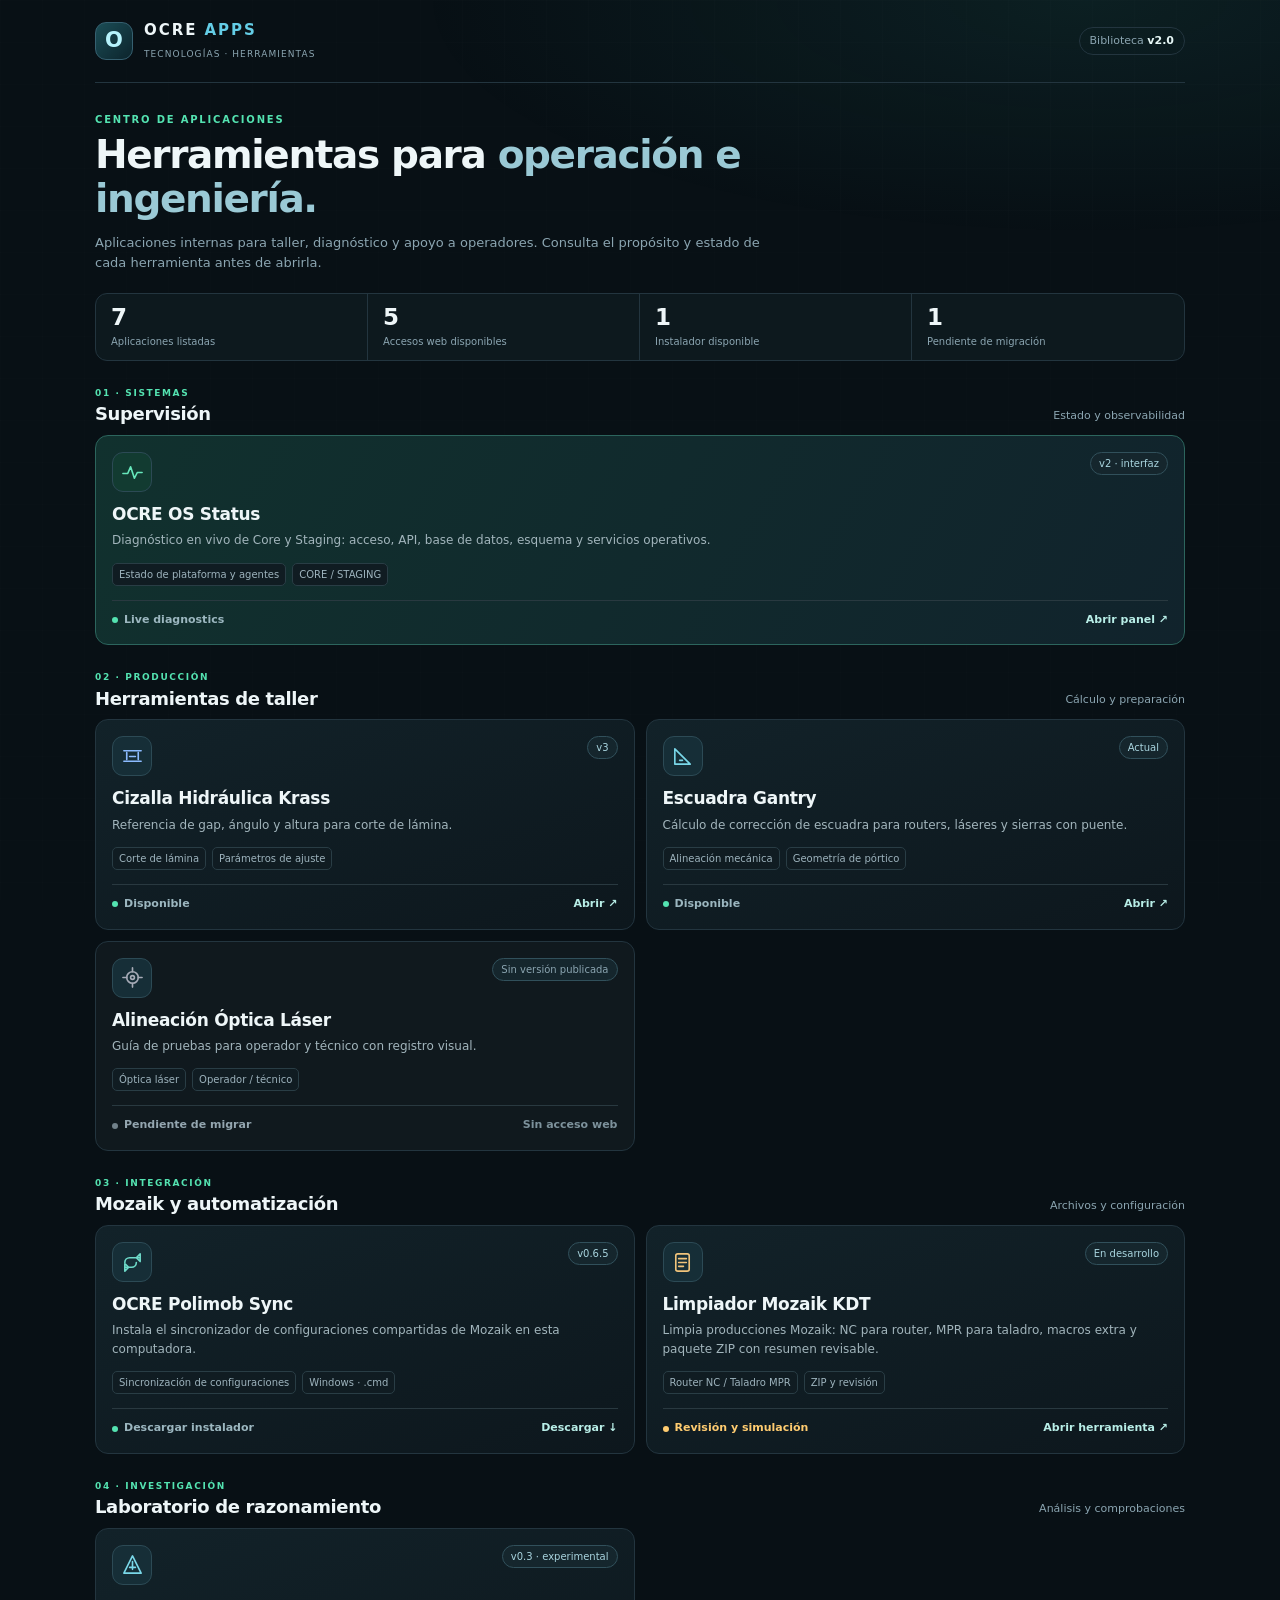
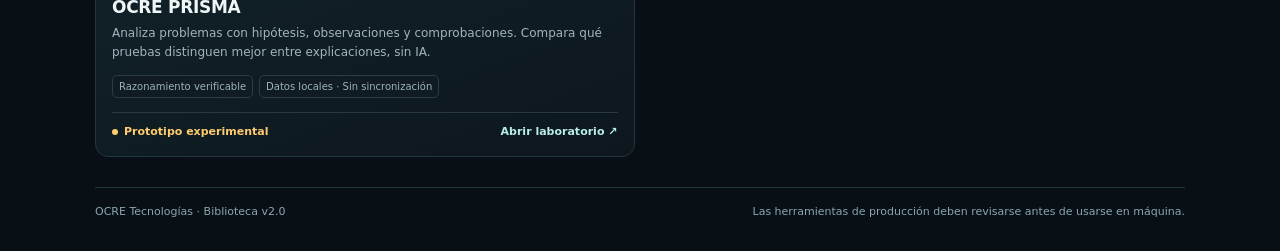
==== commit a3d290ab: "feat(catalogo): agregar PRISMA v0.3 sin afectar otras apps" ====
--- a/index.html
+++ b/index.html
@@ -24,8 +24,8 @@
       </div>
 
       <section class="overview" aria-label="Resumen de la biblioteca">
-        <div><strong>6</strong><span>Aplicaciones listadas</span></div>
-        <div><strong>4</strong><span>Accesos web disponibles</span></div>
+        <div><strong>7</strong><span>Aplicaciones listadas</span></div>
+        <div><strong>5</strong><span>Accesos web disponibles</span></div>
         <div><strong>1</strong><span>Instalador disponible</span></div>
         <div><strong>1</strong><span>Pendiente de migración</span></div>
       </section>
@@ -83,6 +83,17 @@
           </a>
         </div>
       </section>
+      <section class="catalog-section" aria-labelledby="prismaTitle">
+        <div class="section-head"><div><p class="overline">04 · INVESTIGACIÓN</p><h2 id="prismaTitle">Laboratorio de razonamiento</h2></div><span class="section-sub">Análisis y comprobaciones</span></div>
+        <div class="catalog-grid">
+          <a class="app" href="prisma/" aria-label="Abrir PRISMA, laboratorio de razonamiento verificable">
+            <div class="app-head"><div class="app-icon geometry" aria-hidden="true"><svg viewBox="0 0 24 24"><path d="M12 2l9 18H3L12 2Z"/><path d="M9 14h6M12 8v8"/></svg></div><span class="app-version">v0.3 · experimental</span></div>
+            <div class="app-info"><h3>OCRE PRISMA</h3><p>Analiza problemas con hipótesis, observaciones y comprobaciones. Compara qué pruebas distinguen mejor entre explicaciones, sin IA.</p></div>
+            <div class="app-meta"><span>Razonamiento verificable</span><span>Datos locales · Sin sincronización</span></div>
+            <div class="app-foot"><span class="state review"><i></i>Prototipo experimental</span><span class="app-action">Abrir laboratorio <span aria-hidden="true">↗</span></span></div>
+          </a>
+        </div>
+      </section>
     </main>
     <footer><span>OCRE Tecnologías · Biblioteca v2.0</span><span>Las herramientas de producción deben revisarse antes de usarse en máquina.</span></footer>
   </div>
